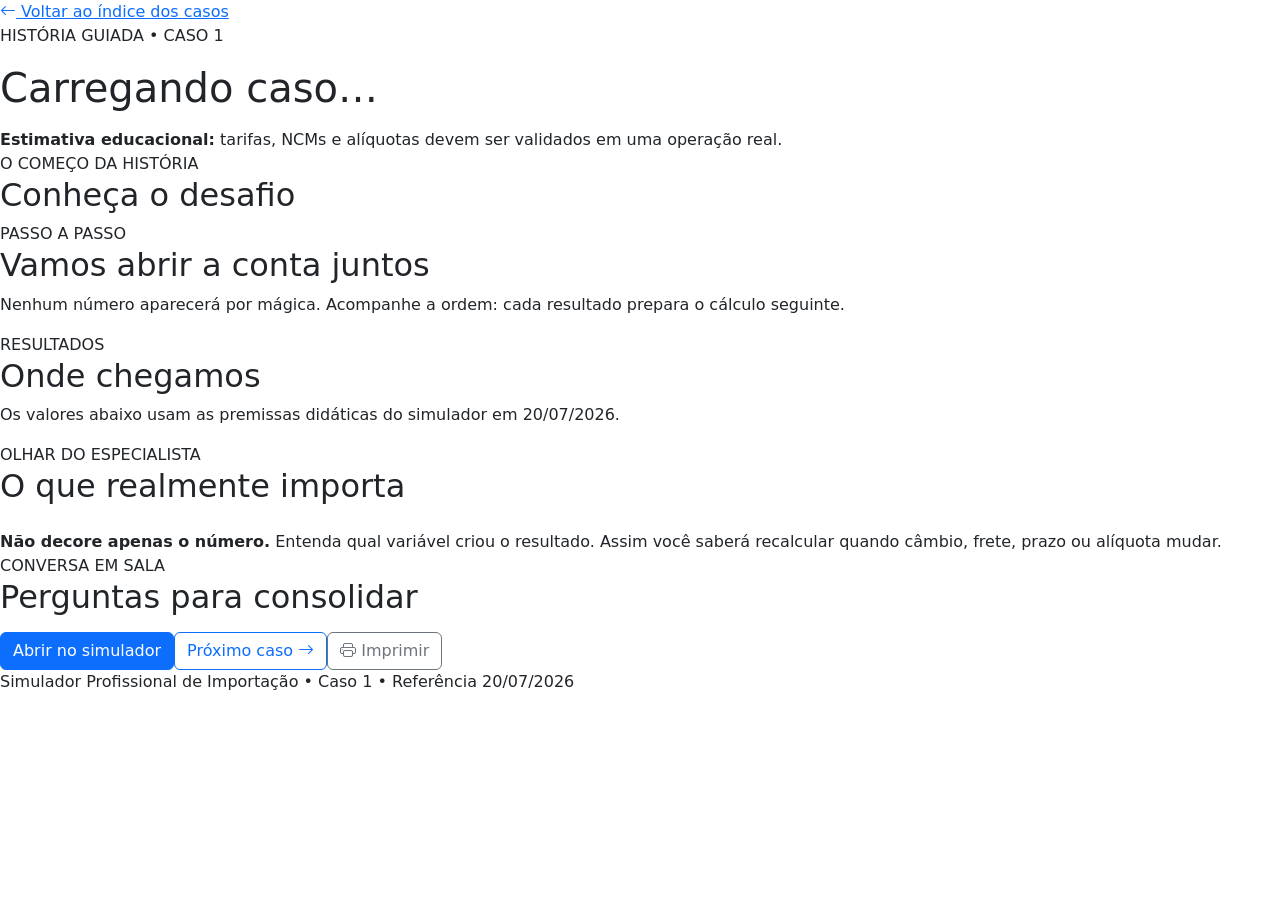
==== caso-01-lcl.html @ 04b194e5 "Add files via upload" ====
<!doctype html>
<html lang="pt-BR">
  <head>
    <meta charset="utf-8" />
    <meta name="viewport" content="width=device-width,initial-scale=1" />
    <title>Caso 1</title>
    <link
      href="https://cdn.jsdelivr.net/npm/bootstrap@5.3.3/dist/css/bootstrap.min.css"
      rel="stylesheet"
    />
    <link
      href="https://cdn.jsdelivr.net/npm/bootstrap-icons@1.11.3/font/bootstrap-icons.min.css"
      rel="stylesheet"
    />
    <link href="../assets/css/caso.css" rel="stylesheet" />
  </head>
  <body data-case="1">
    <header class="case-head">
      <div class="wrap">
        <a class="back" href="index.html"
          ><i class="bi bi-arrow-left"></i> Voltar ao índice dos casos</a
        >
        <p class="eyebrow">HISTÓRIA GUIADA • CASO <span id="caseNo">1</span></p>
        <h1 id="title">Carregando caso…</h1>
        <p class="lead" id="subtitle"></p>
        <div class="route" id="route"></div>
      </div>
    </header>
    <div class="disclaimer">
      <div class="wrap">
        <b>Estimativa educacional:</b> tarifas, NCMs e alíquotas devem ser
        validados em uma operação real.
      </div>
    </div>
    <main class="story wrap">
      <section class="chapter">
        <span class="chapter-tag">O COMEÇO DA HISTÓRIA</span>
        <h2>Conheça o desafio</h2>
        <div id="opening" class="opening"></div>
        <div id="facts" class="facts"></div>
      </section>
      <section class="chapter">
        <span class="chapter-tag">PASSO A PASSO</span>
        <h2>Vamos abrir a conta juntos</h2>
        <p>
          Nenhum número aparecerá por mágica. Acompanhe a ordem: cada resultado
          prepara o cálculo seguinte.
        </p>
        <ol id="steps" class="steps"></ol>
      </section>
      <section class="chapter">
        <span class="chapter-tag">RESULTADOS</span>
        <h2>Onde chegamos</h2>
        <p>
          Os valores abaixo usam as premissas didáticas do simulador em
          20/07/2026.
        </p>
        <div id="results" class="results"></div>
      </section>
      <section class="chapter">
        <span class="chapter-tag">OLHAR DO ESPECIALISTA</span>
        <h2>O que realmente importa</h2>
        <p id="decision" class="specialist"></p>
        <div id="lessons" class="lessons"></div>
        <div class="highlight mt-4">
          <b>Não decore apenas o número.</b> Entenda qual variável criou o
          resultado. Assim você saberá recalcular quando câmbio, frete, prazo ou
          alíquota mudar.
        </div>
      </section>
      <section class="chapter">
        <span class="chapter-tag">CONVERSA EM SALA</span>
        <h2>Perguntas para consolidar</h2>
        <ol id="questions" class="questions"></ol>
        <div class="actions">
          <a class="btn btn-primary" href="../index.html#casos"
            >Abrir no simulador</a
          ><a class="btn btn-outline-primary" href="caso-02-fcl-20.html"
            >Próximo caso <i class="bi bi-arrow-right"></i></a
          ><button class="btn btn-outline-secondary" onclick="print()">
            <i class="bi bi-printer"></i> Imprimir
          </button>
        </div>
      </section>
    </main>
    <footer class="case-foot">
      <div class="wrap">
        Simulador Profissional de Importação • Caso 1 • Referência 20/07/2026
      </div>
    </footer>
    <script src="../assets/js/dados-2026.js"></script>
    <script src="../assets/js/calculos.js"></script>
    <script src="../assets/js/caso-pagina.js"></script>
  </body>
</html>
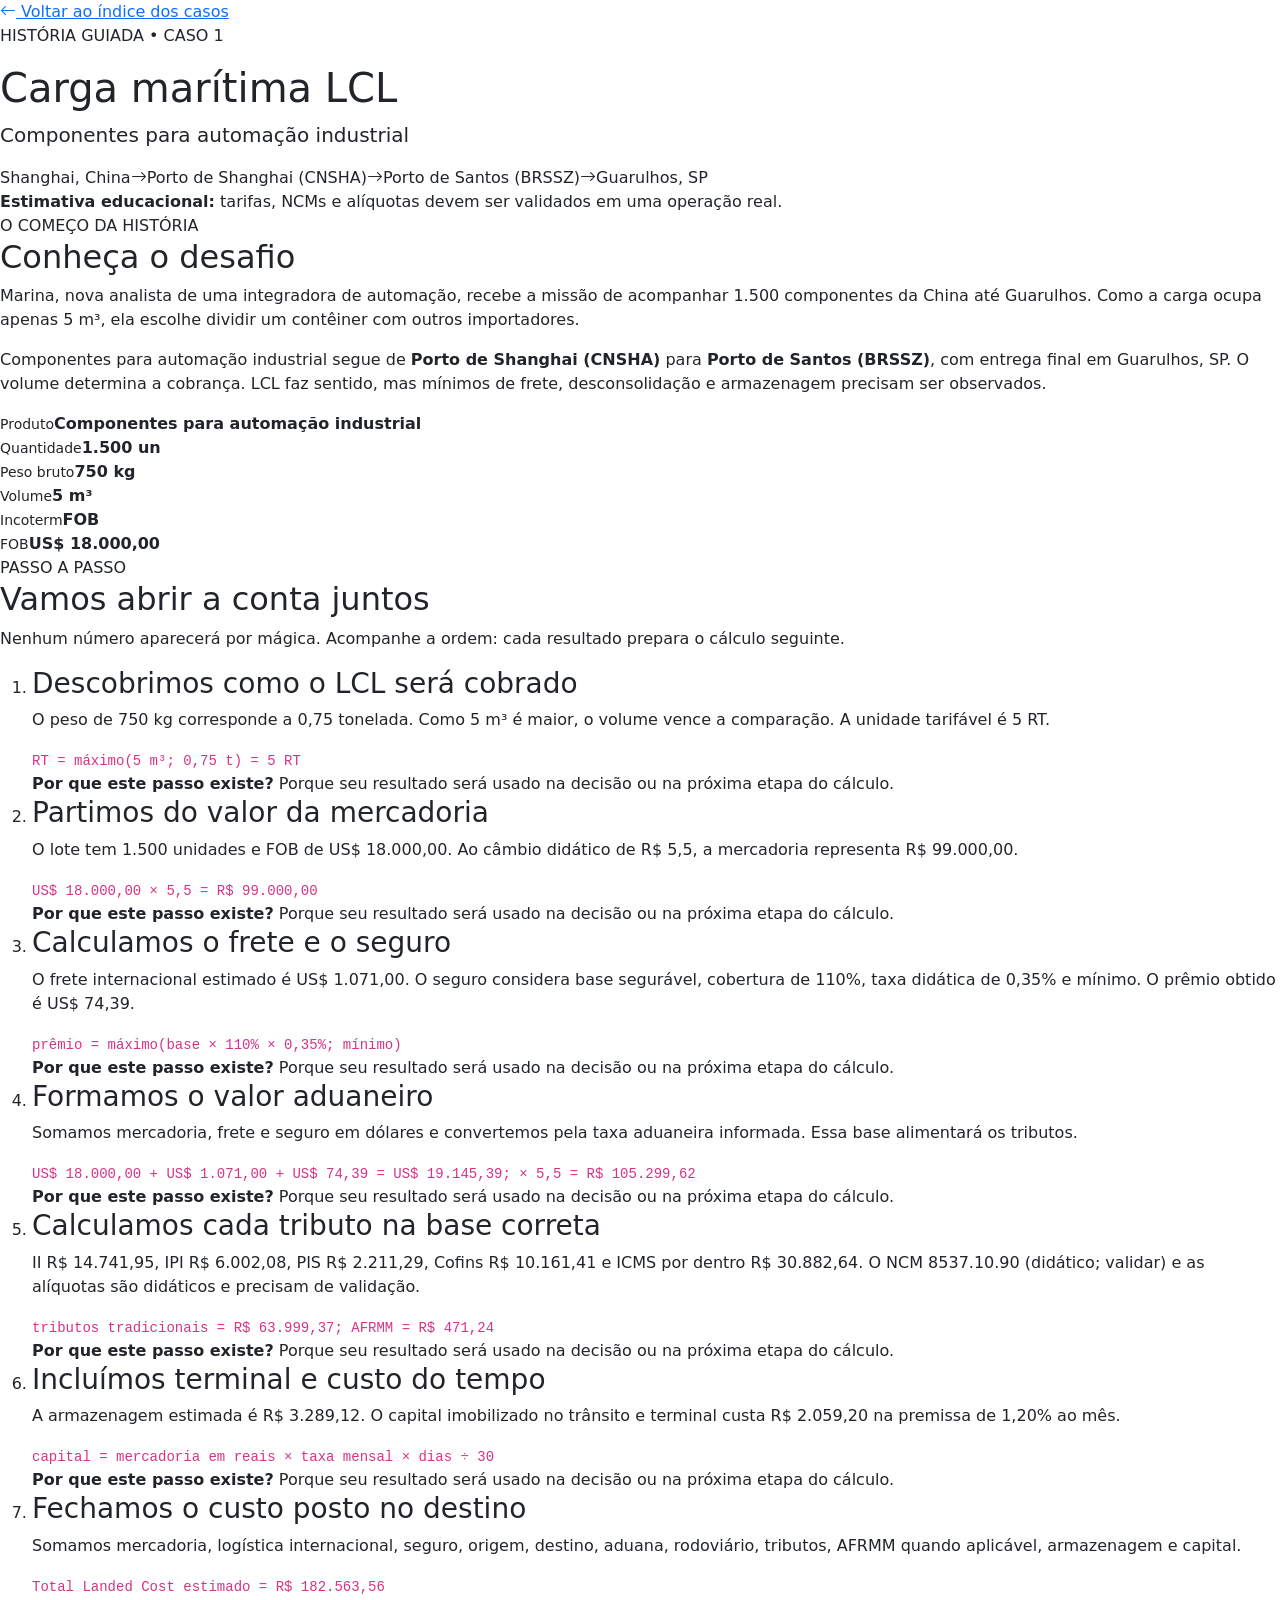
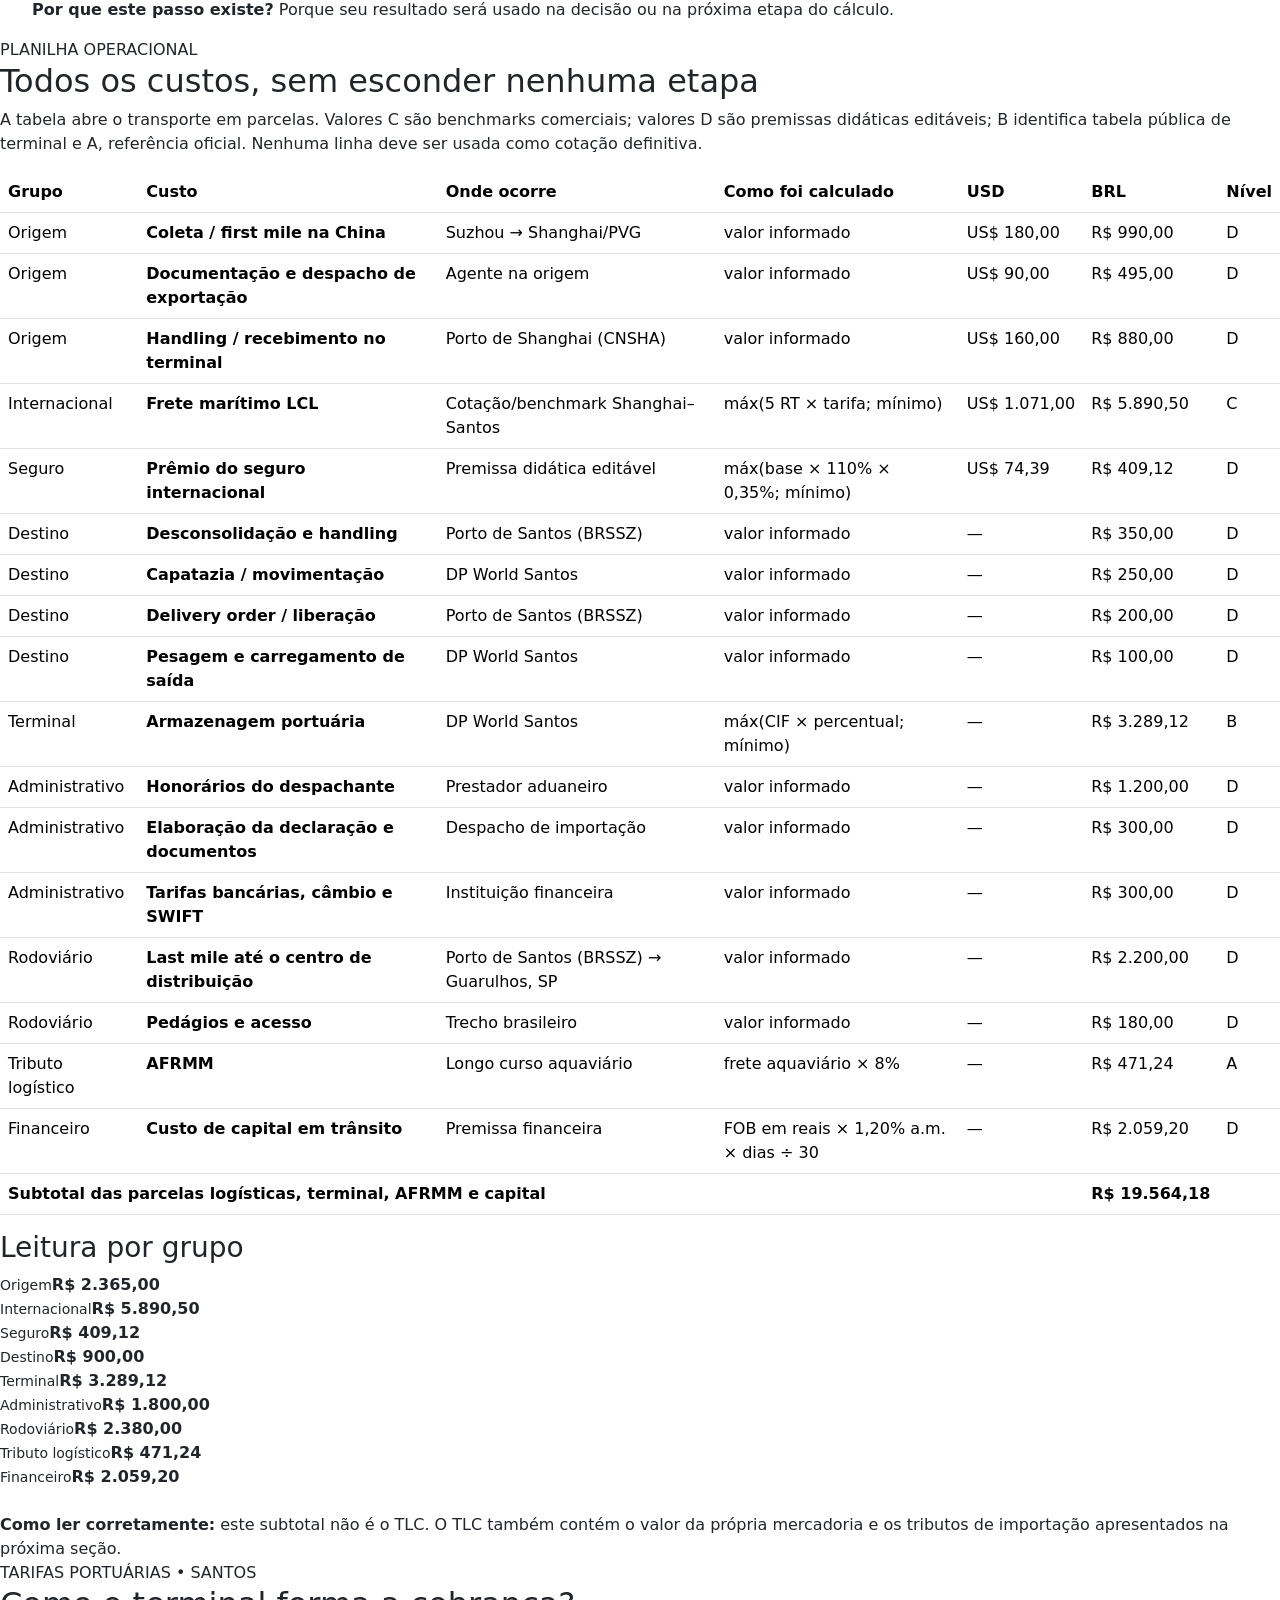
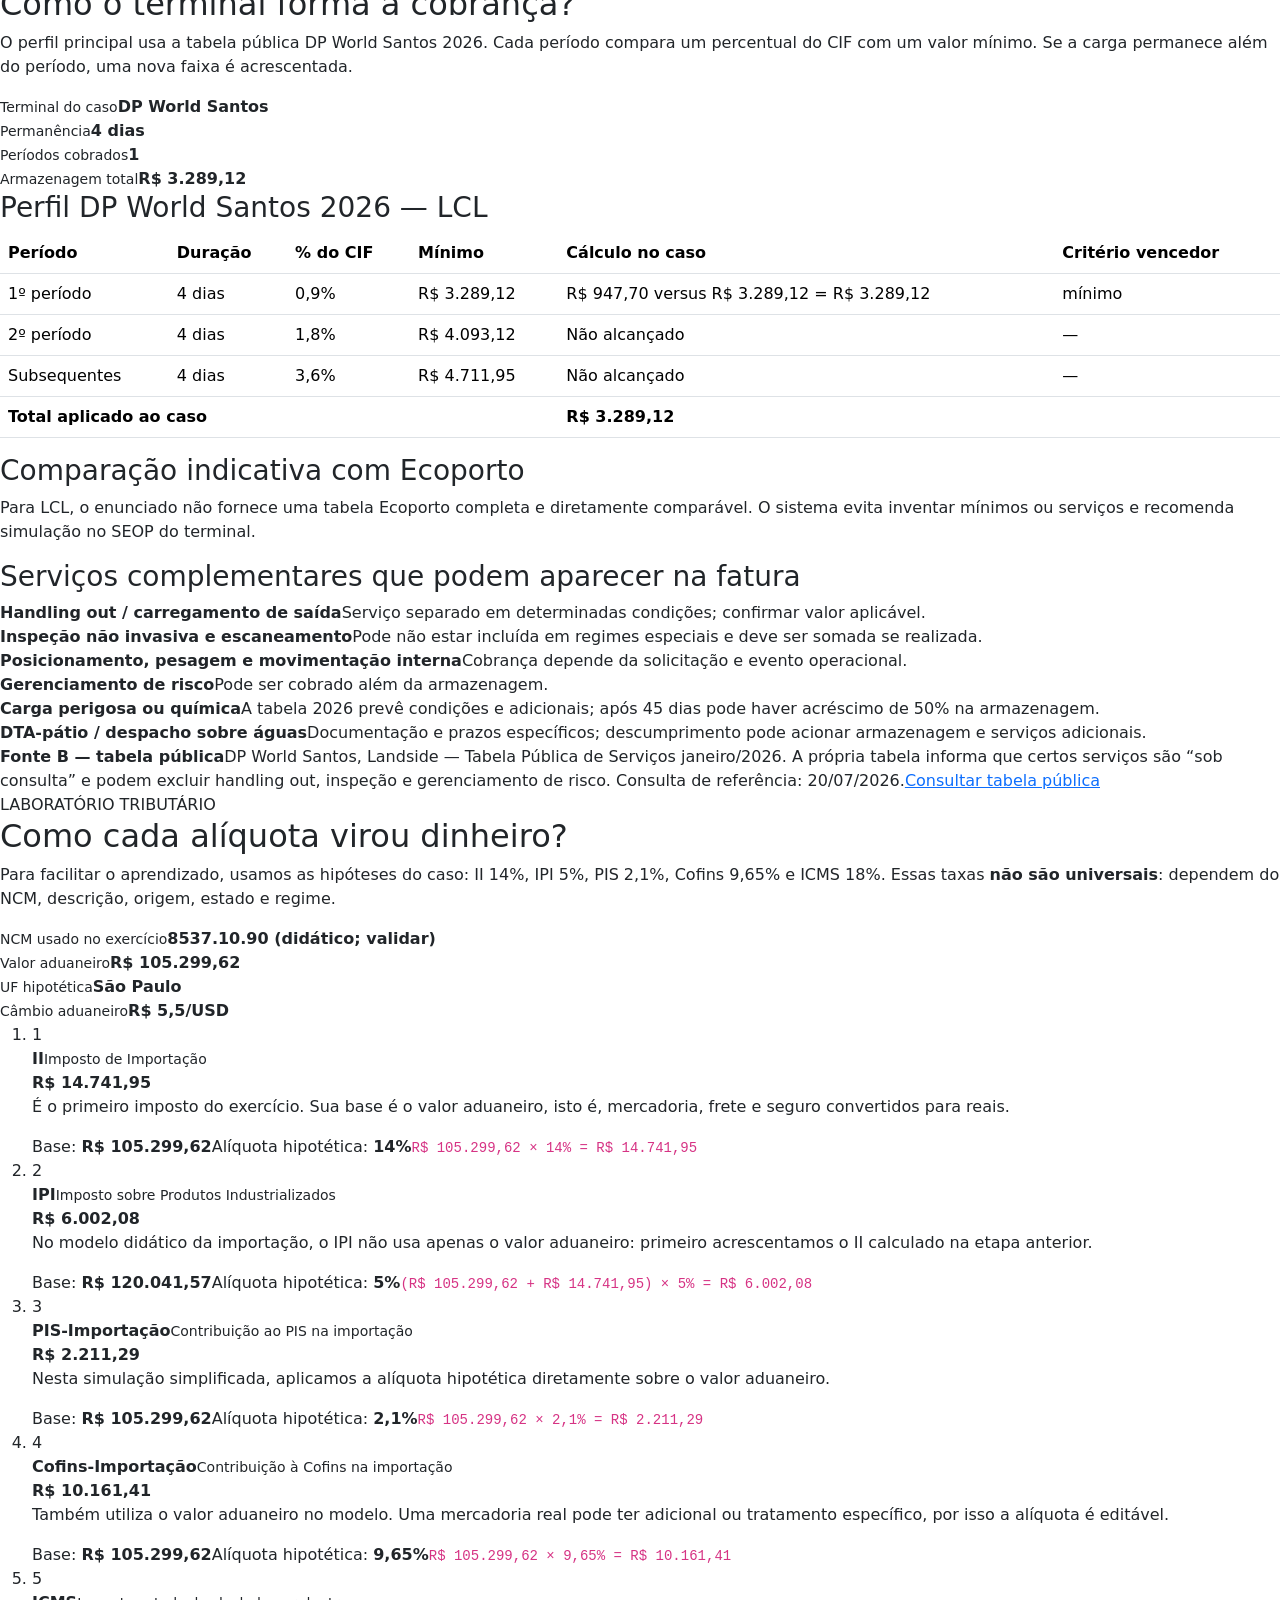
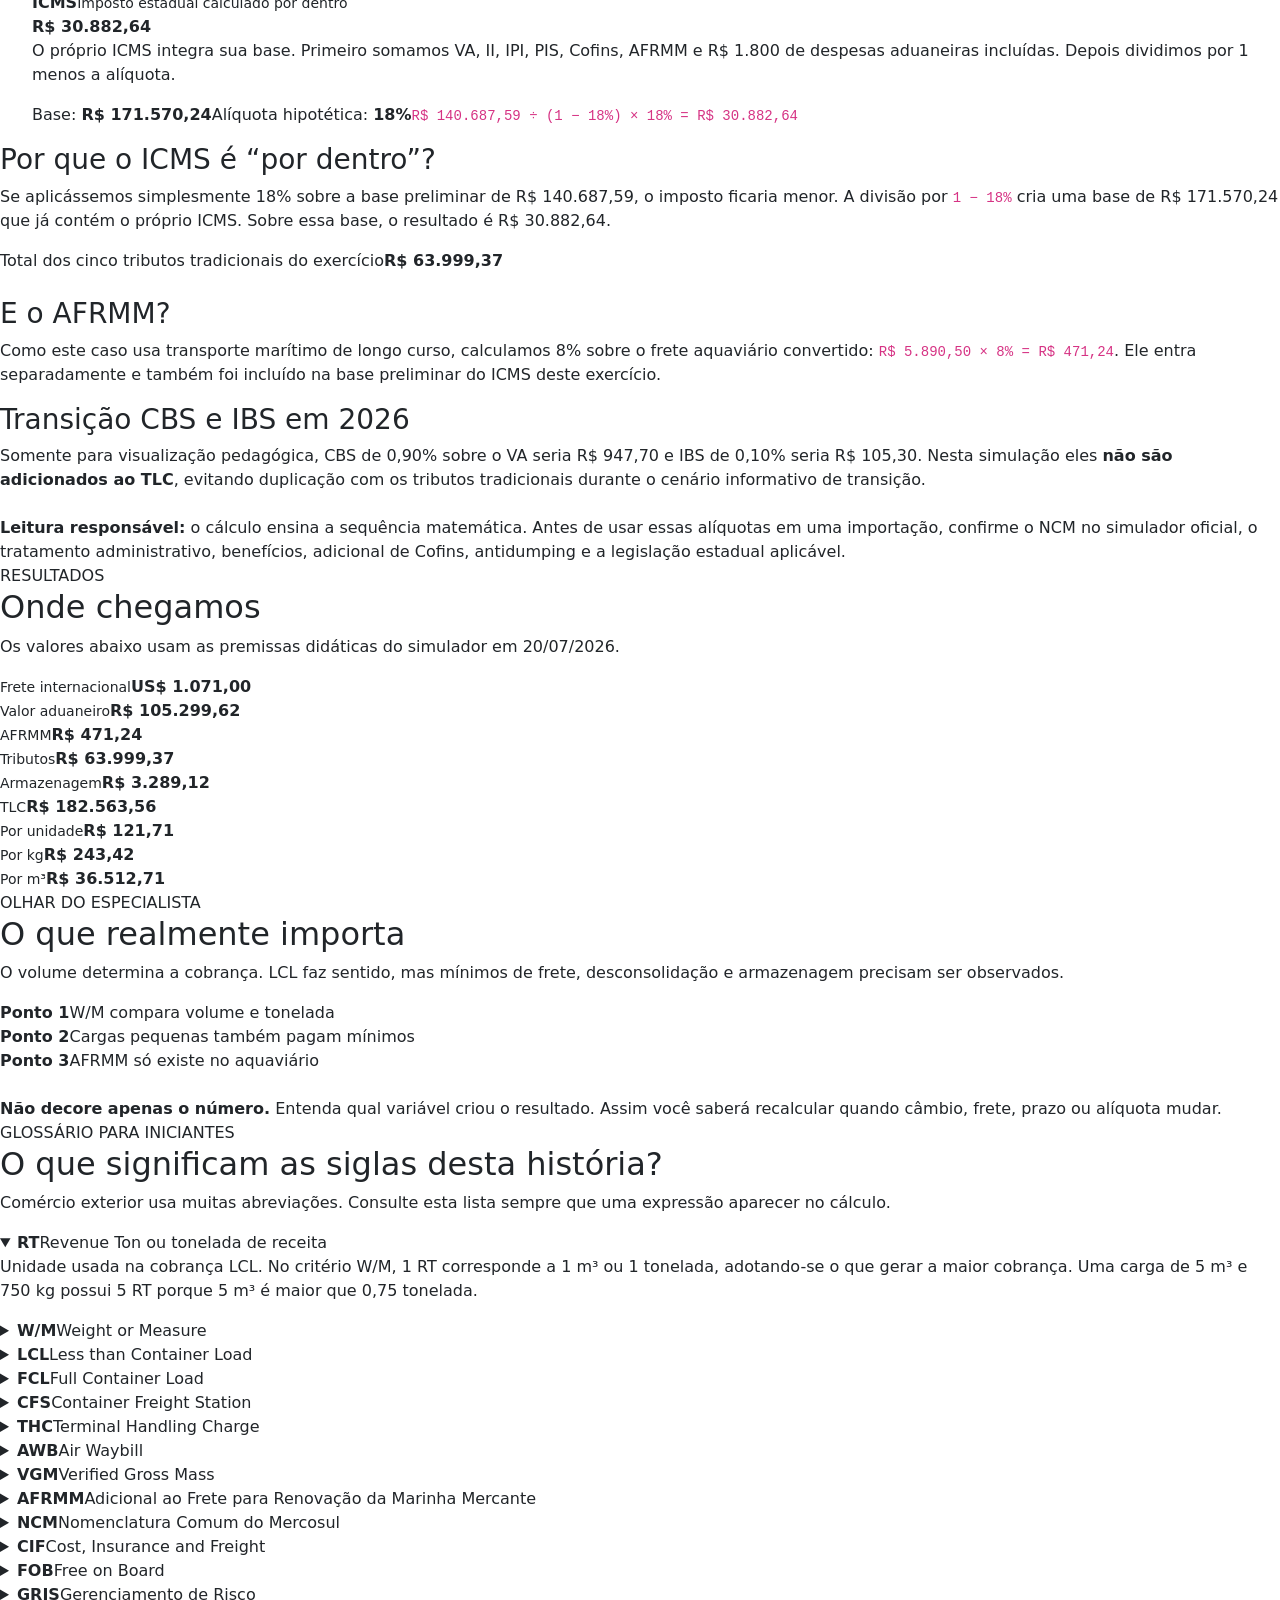
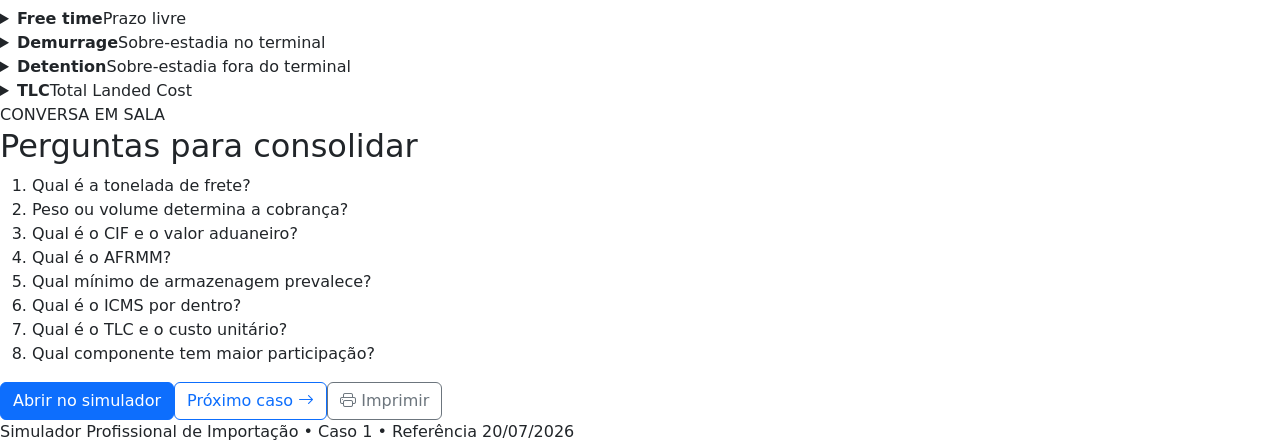
==== commit ede19674: "Add files via upload" ====
--- a/caso-01-lcl.html
+++ b/caso-01-lcl.html
@@ -4,14 +4,8 @@
     <meta charset="utf-8" />
     <meta name="viewport" content="width=device-width,initial-scale=1" />
     <title>Caso 1</title>
-    <link
-      href="https://cdn.jsdelivr.net/npm/bootstrap@5.3.3/dist/css/bootstrap.min.css"
-      rel="stylesheet"
-    />
-    <link
-      href="https://cdn.jsdelivr.net/npm/bootstrap-icons@1.11.3/font/bootstrap-icons.min.css"
-      rel="stylesheet"
-    />
+    <link href="bootstrap/css/bootstrap.min.css" rel="stylesheet" />
+    <link href="bootstrap/icons/bootstrap-icons.min.css" rel="stylesheet" />
     <link href="../assets/css/caso.css" rel="stylesheet" />
   </head>
   <body data-case="1">
@@ -88,8 +82,9 @@
         Simulador Profissional de Importação • Caso 1 • Referência 20/07/2026
       </div>
     </footer>
-    <script src="../assets/js/dados-2026.js"></script>
-    <script src="../assets/js/calculos.js"></script>
-    <script src="../assets/js/caso-pagina.js"></script>
+    <script src="bootstrap/js/bootstrap.bundle.min.js"></script>
+    <script src="js/dados-2026.js"></script>
+    <script src="js/calculos.js"></script>
+    <script src="js/caso-pagina.js"></script>
   </body>
 </html>
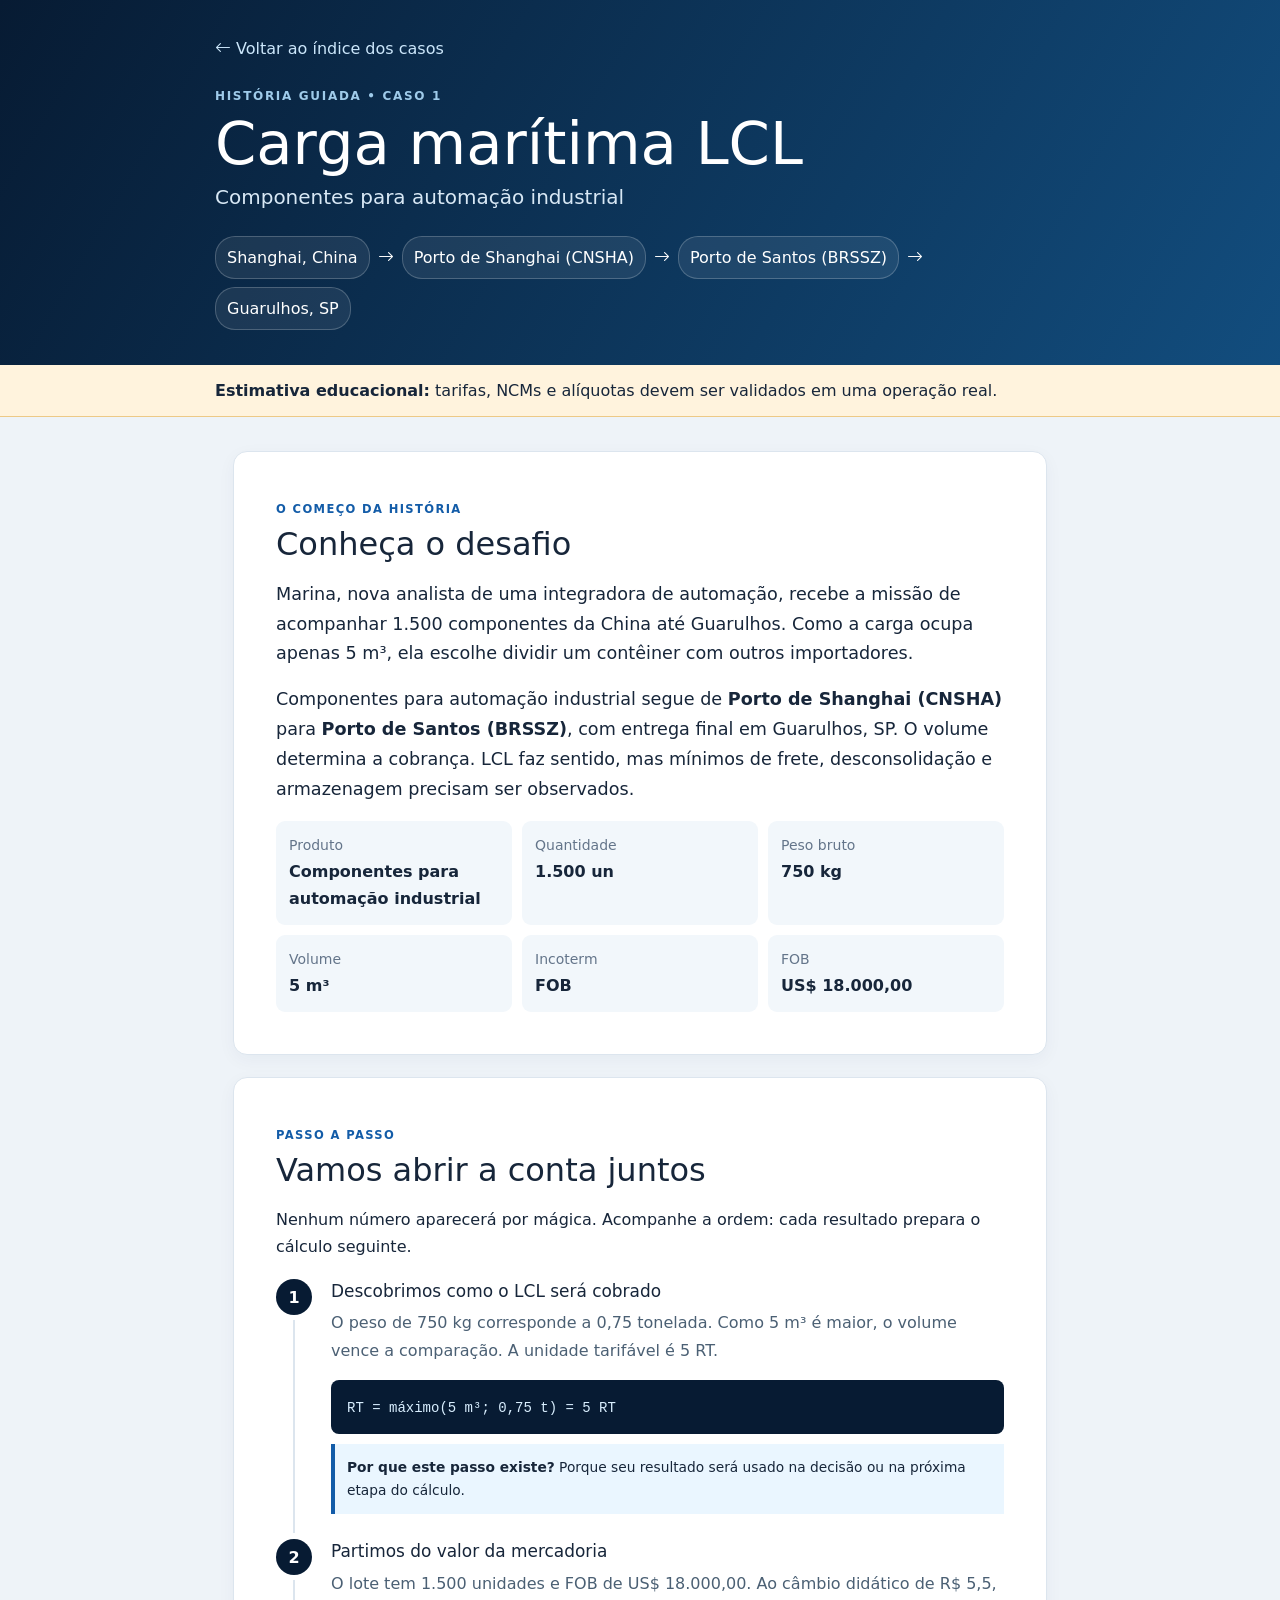
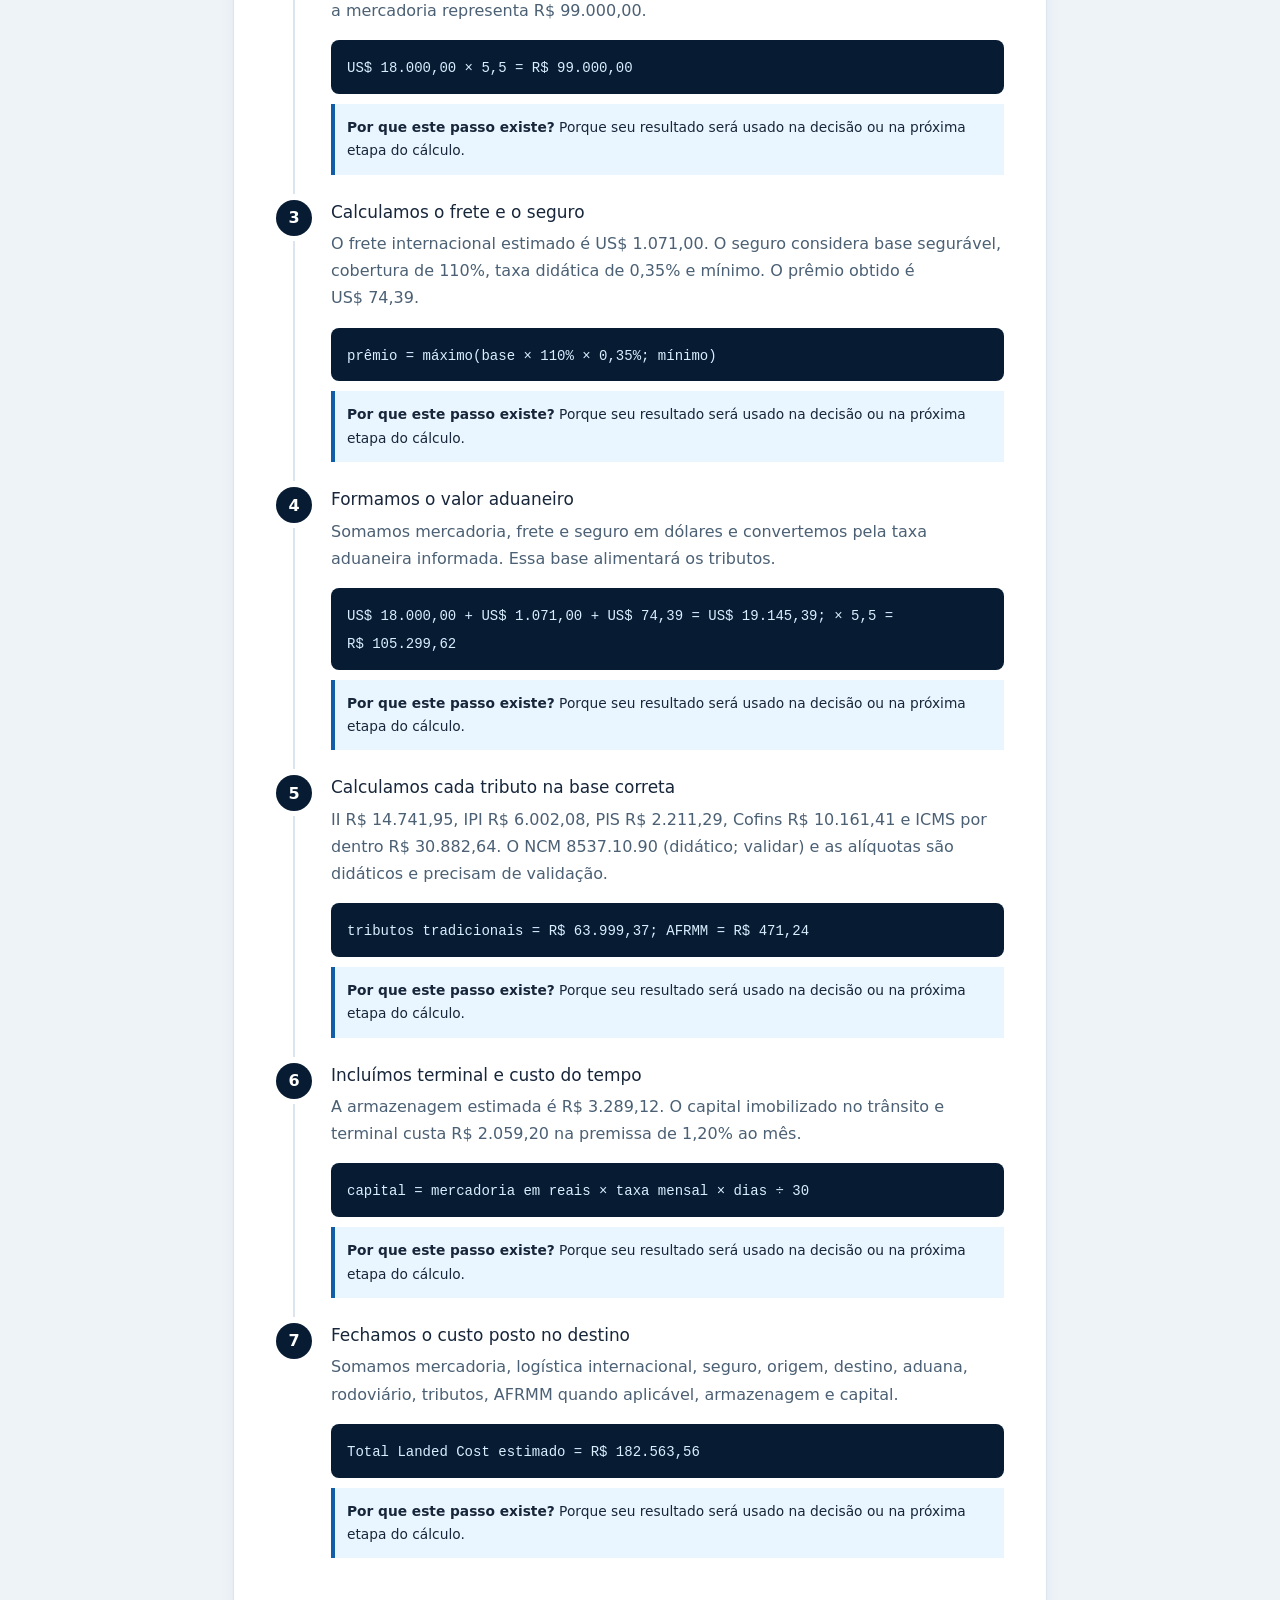
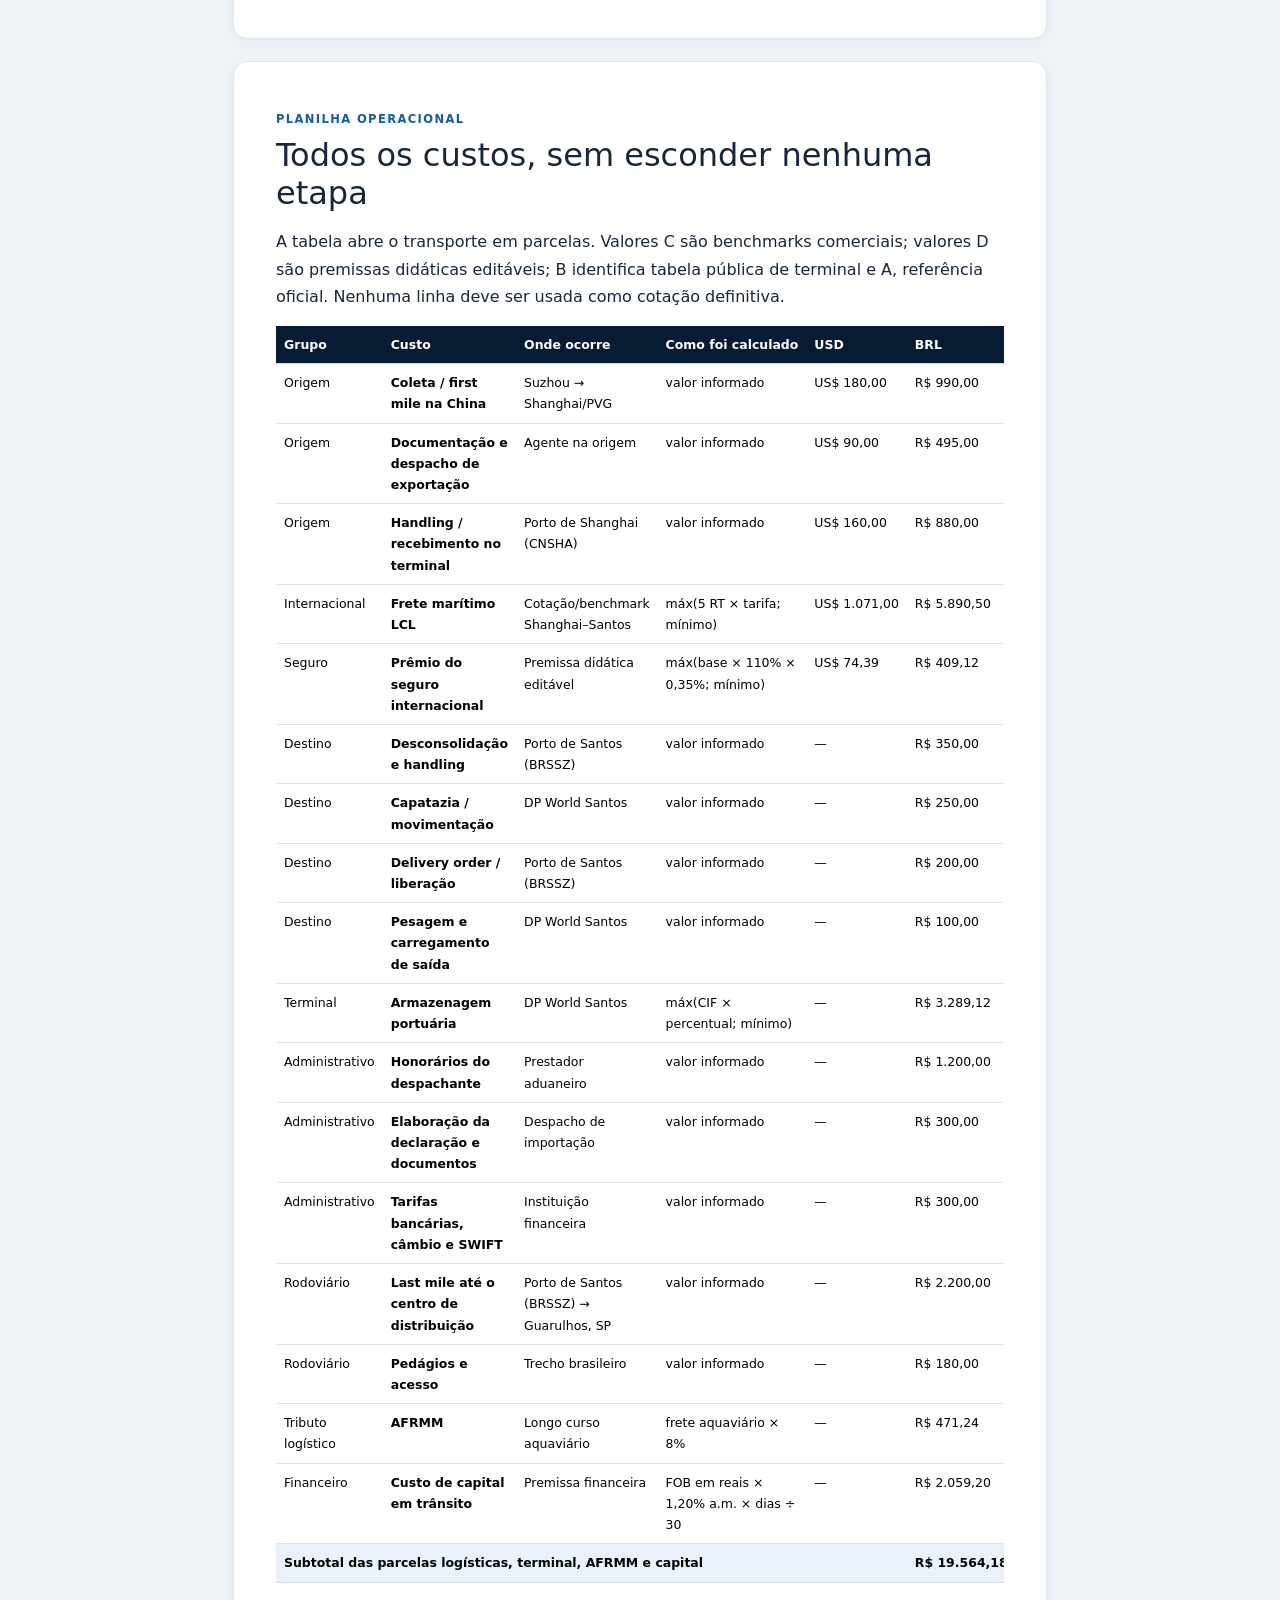
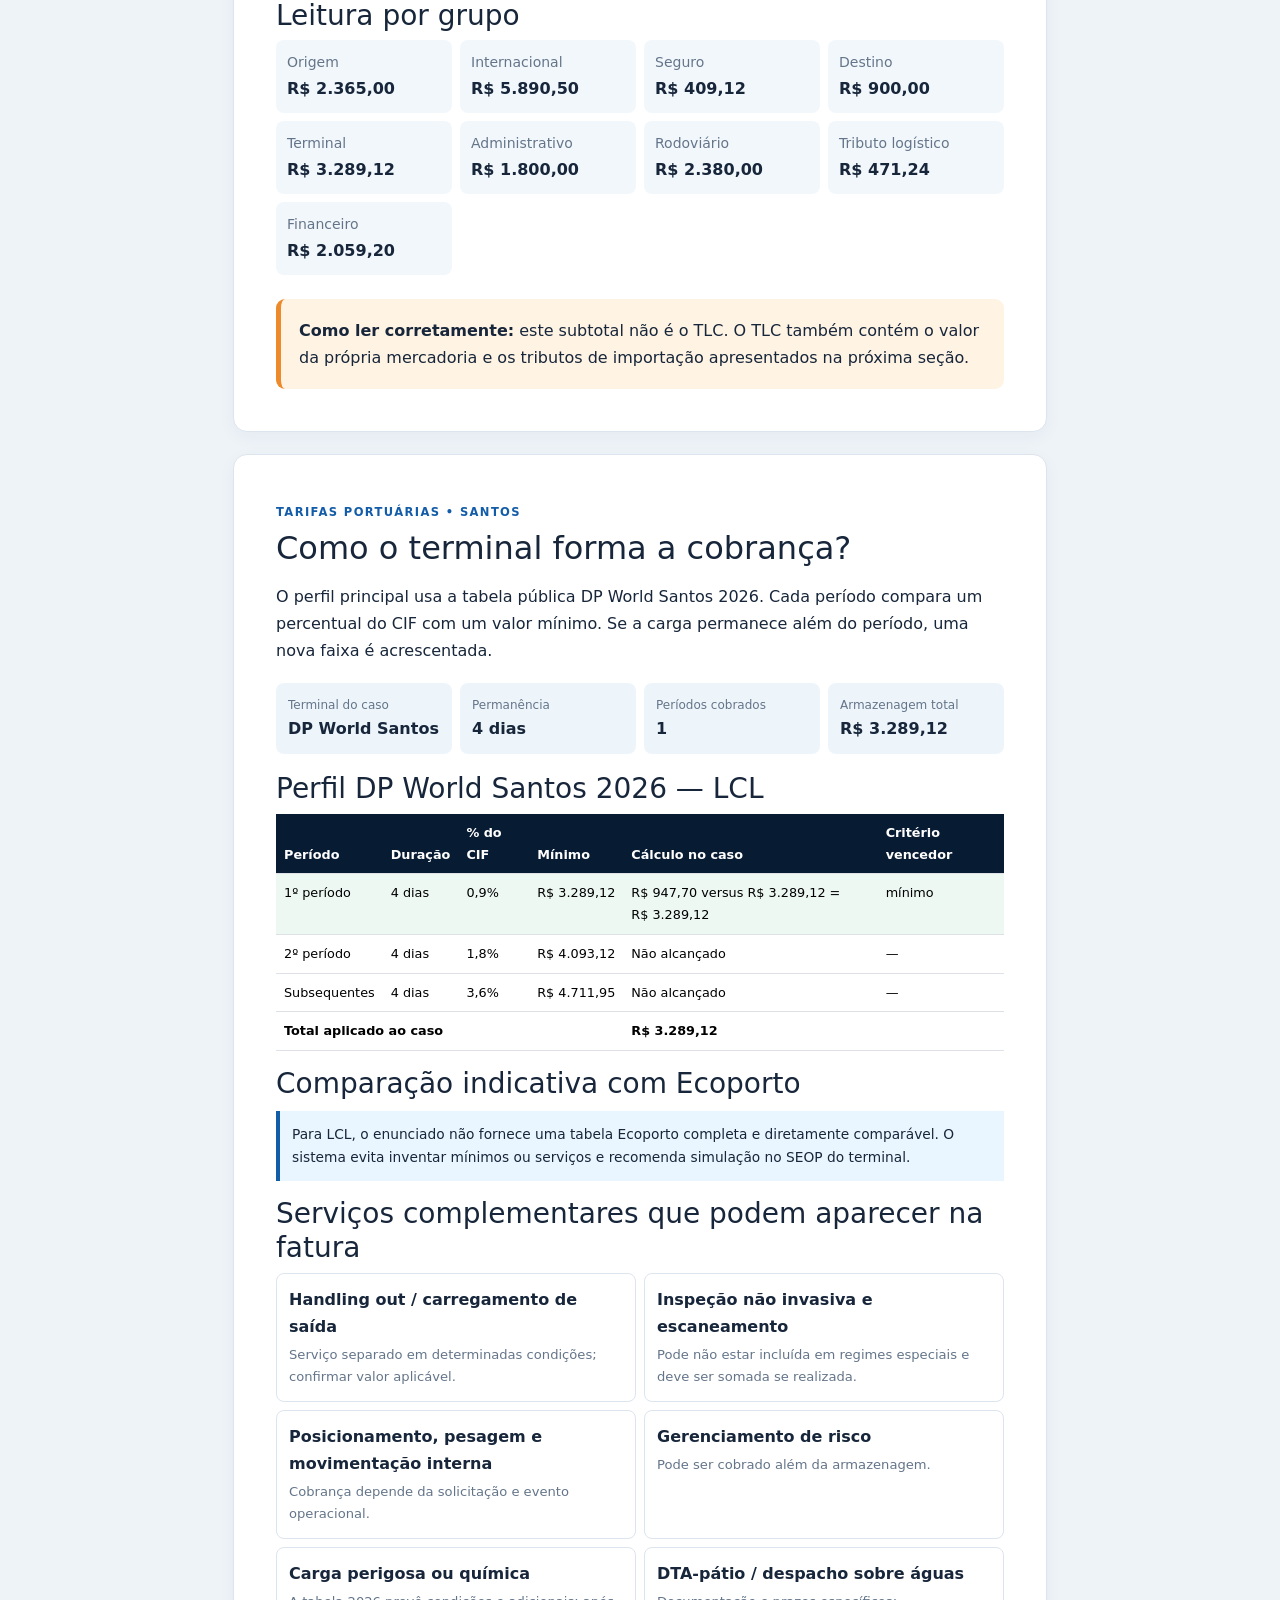
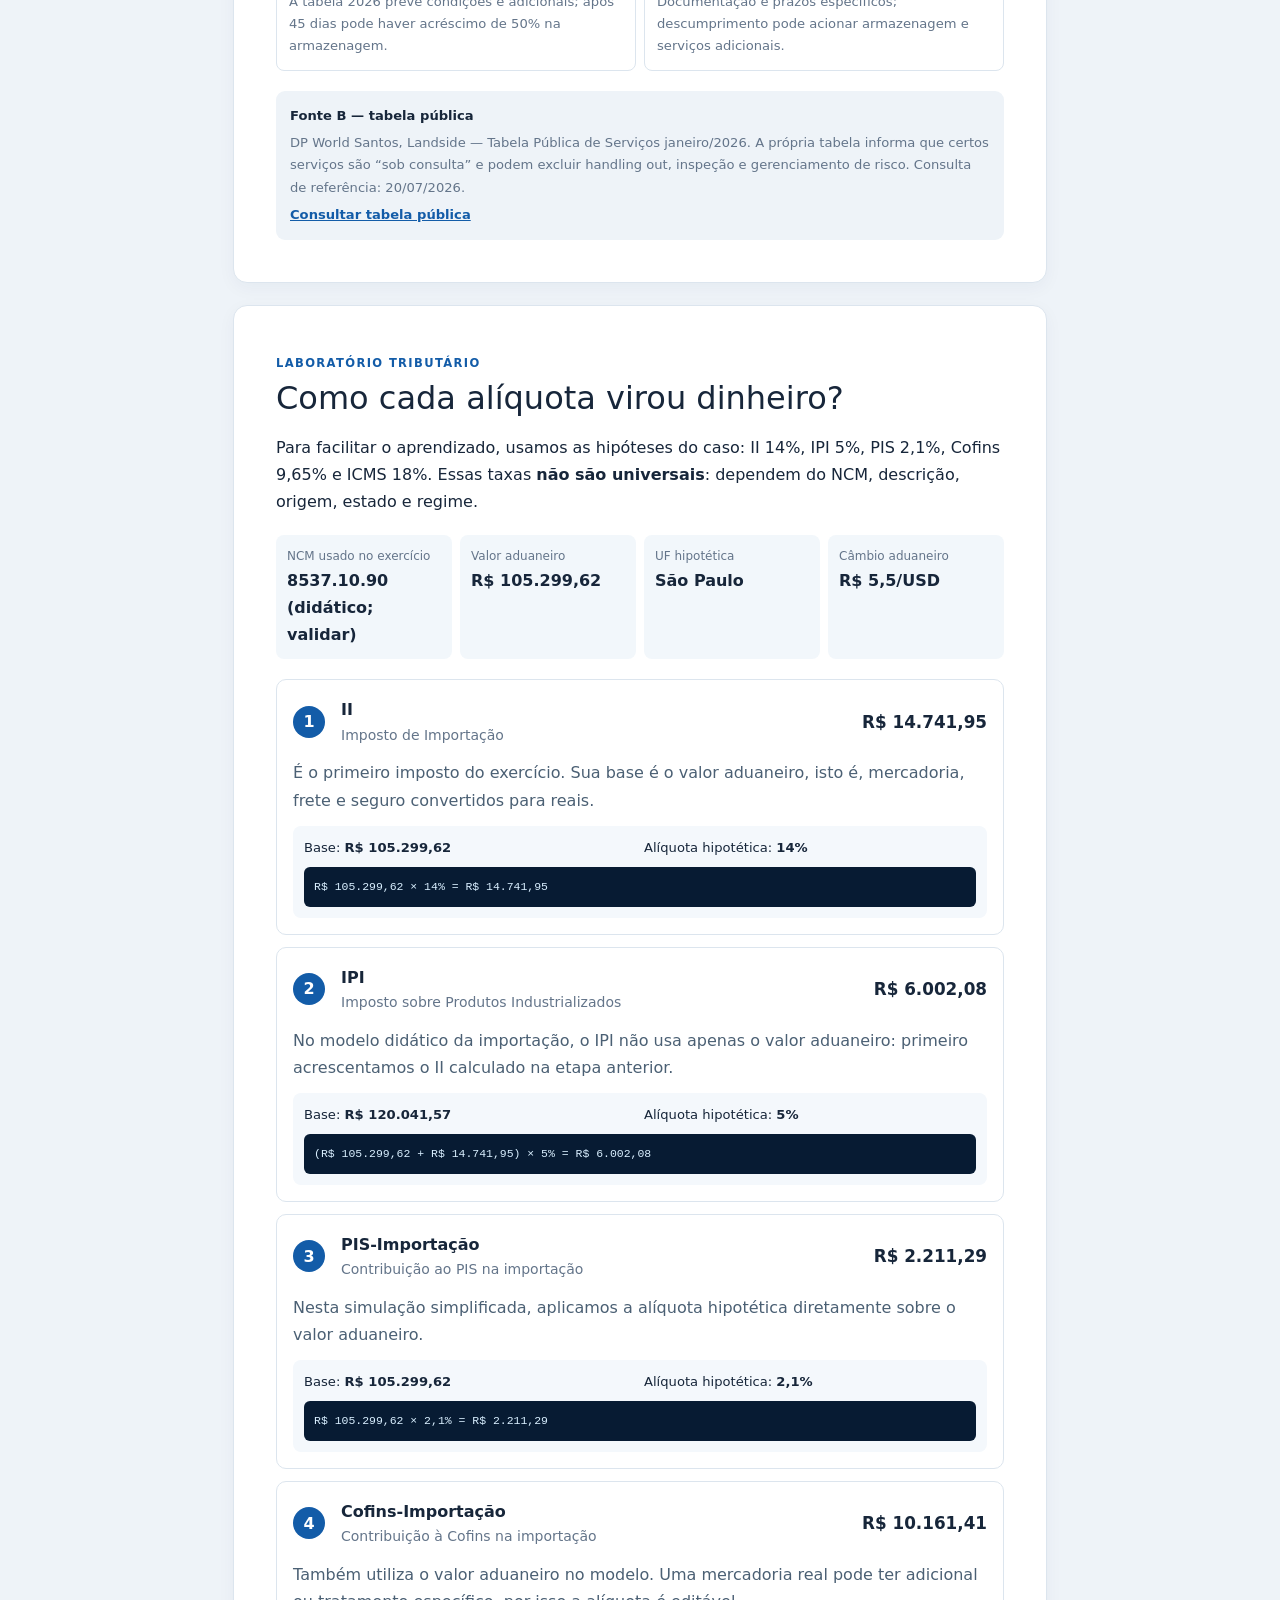
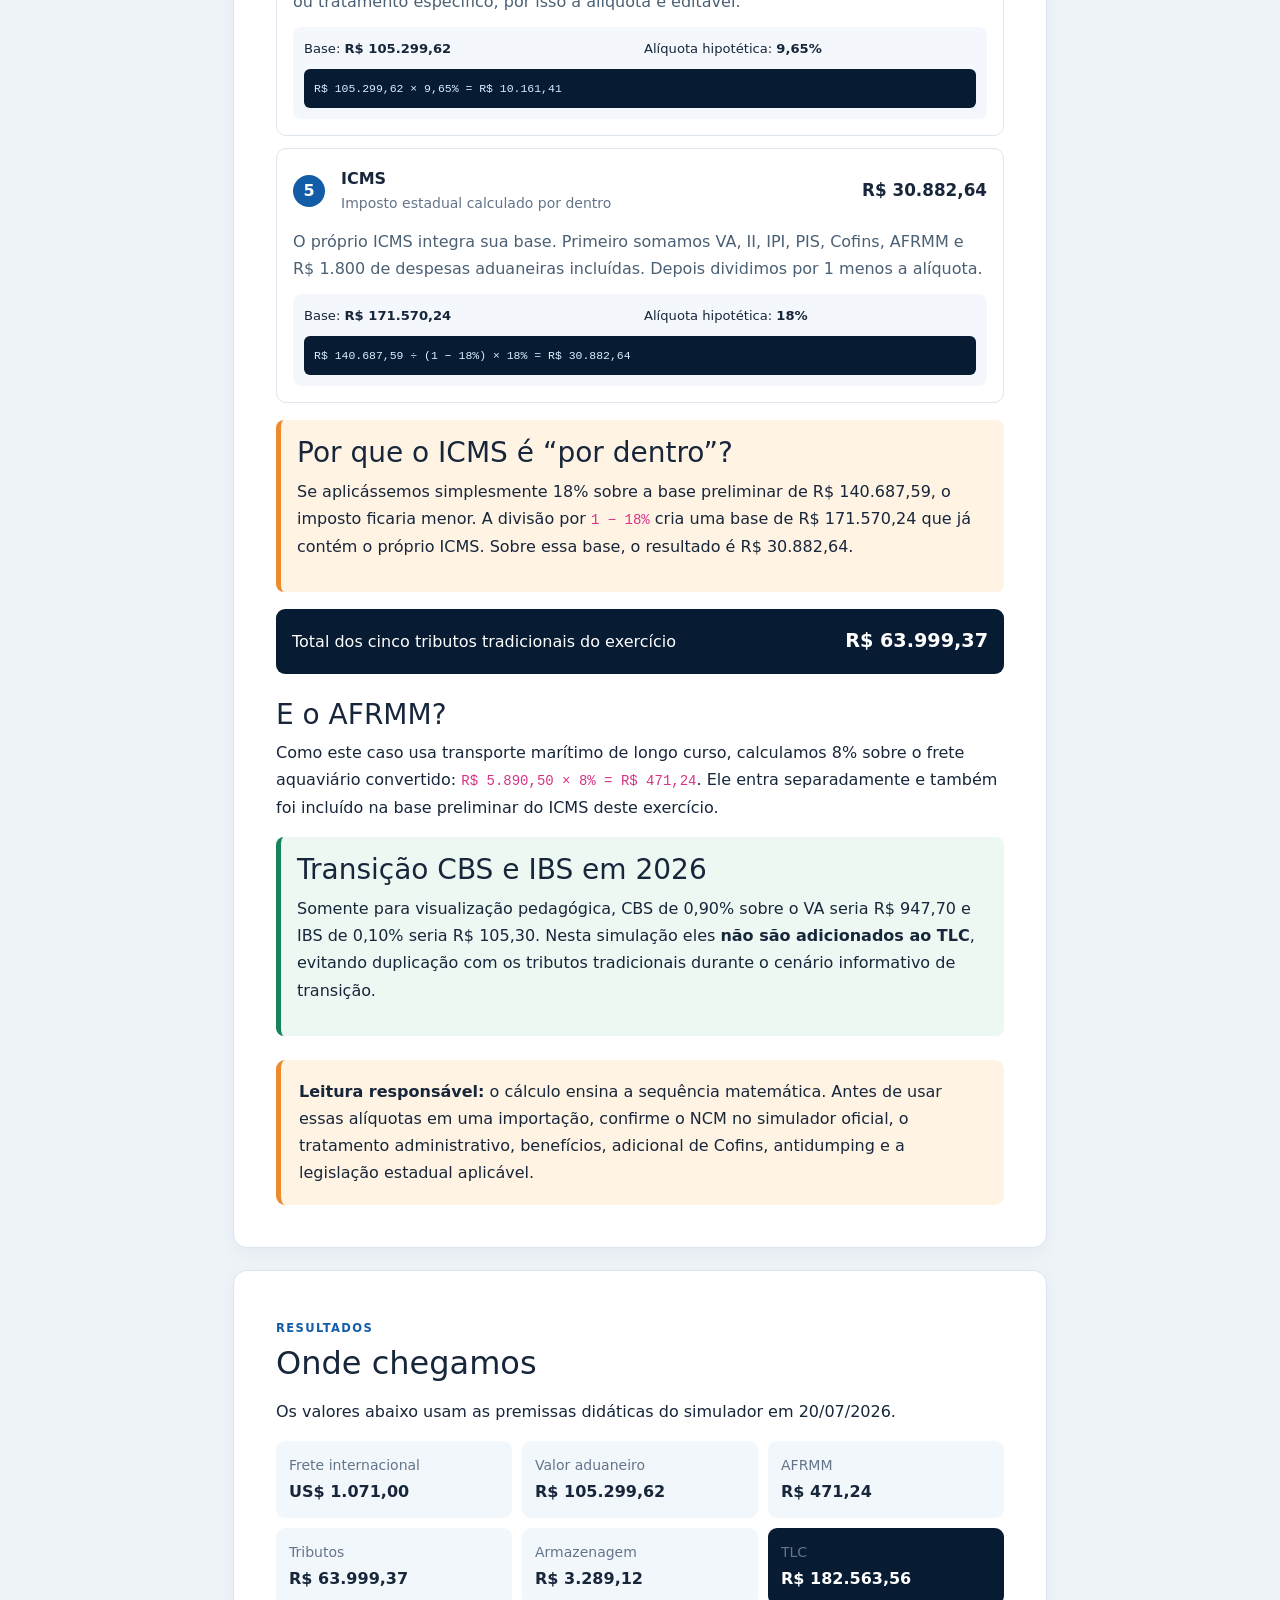
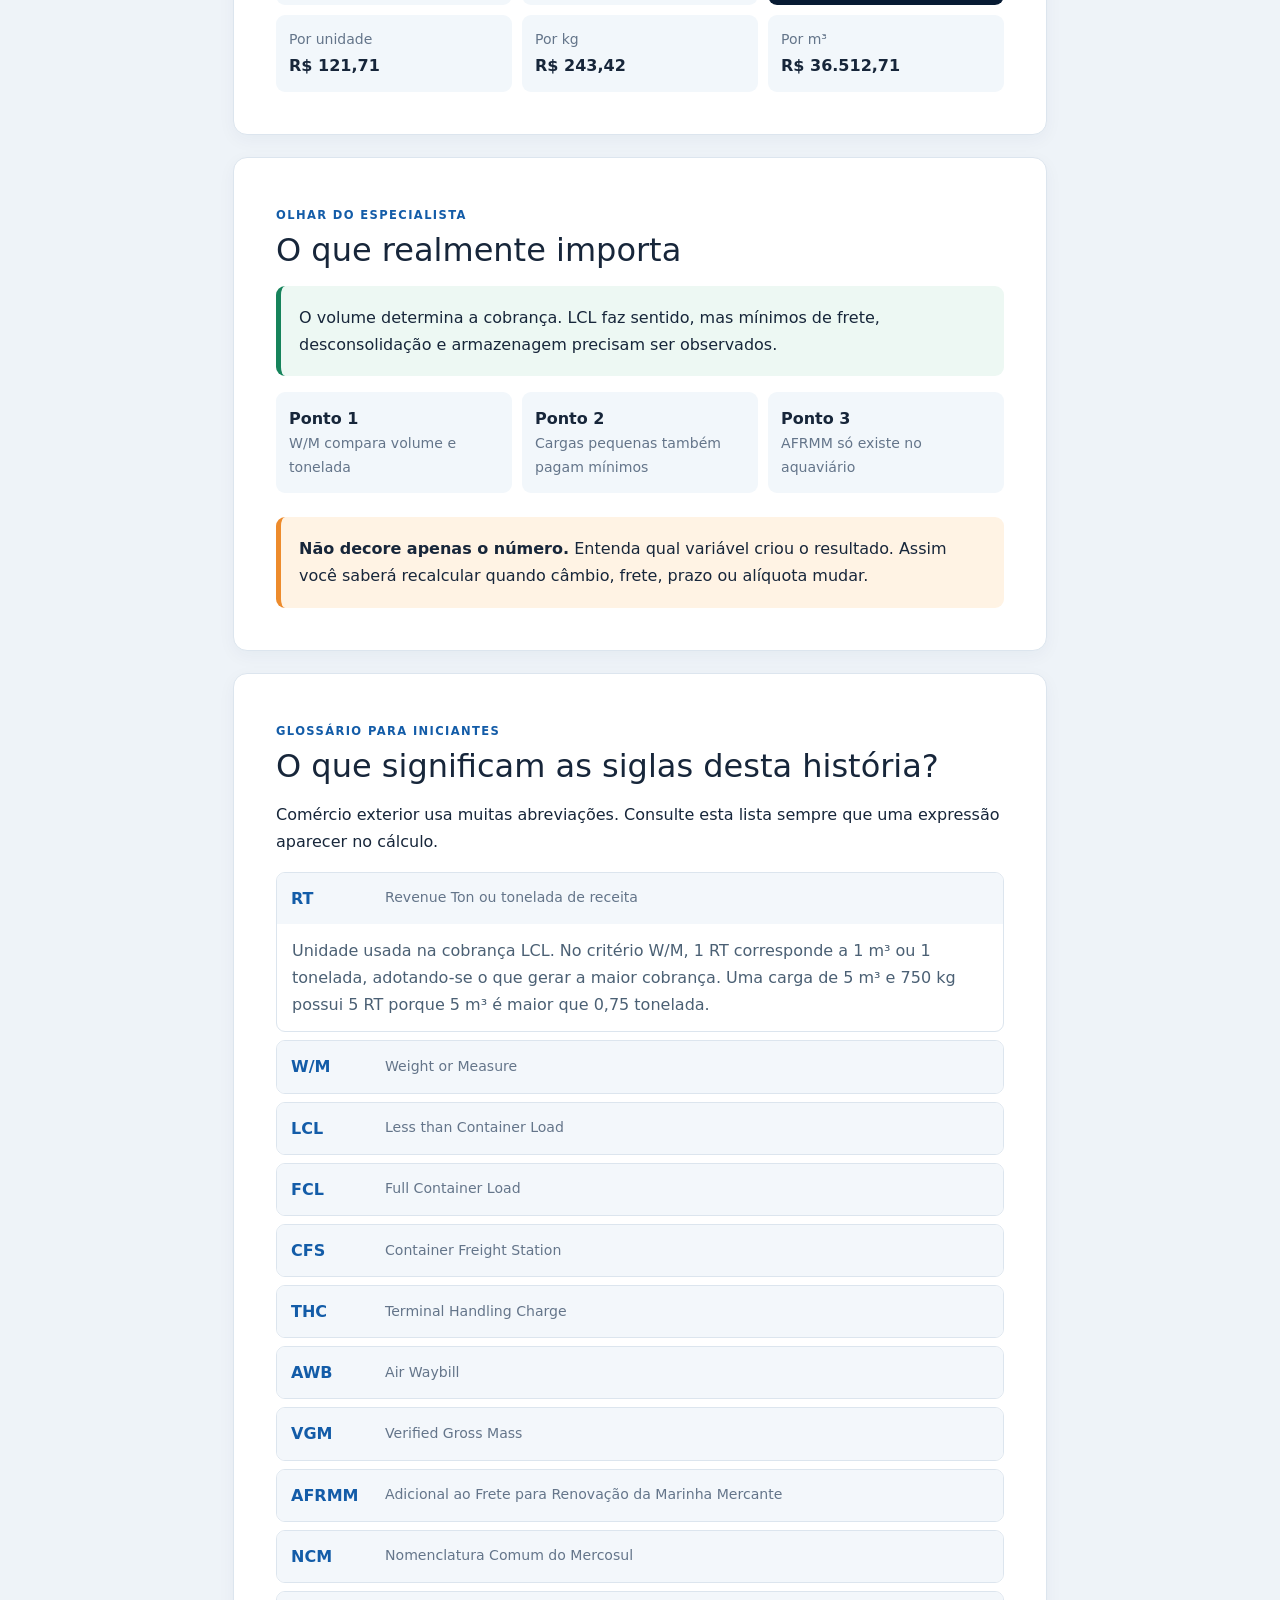
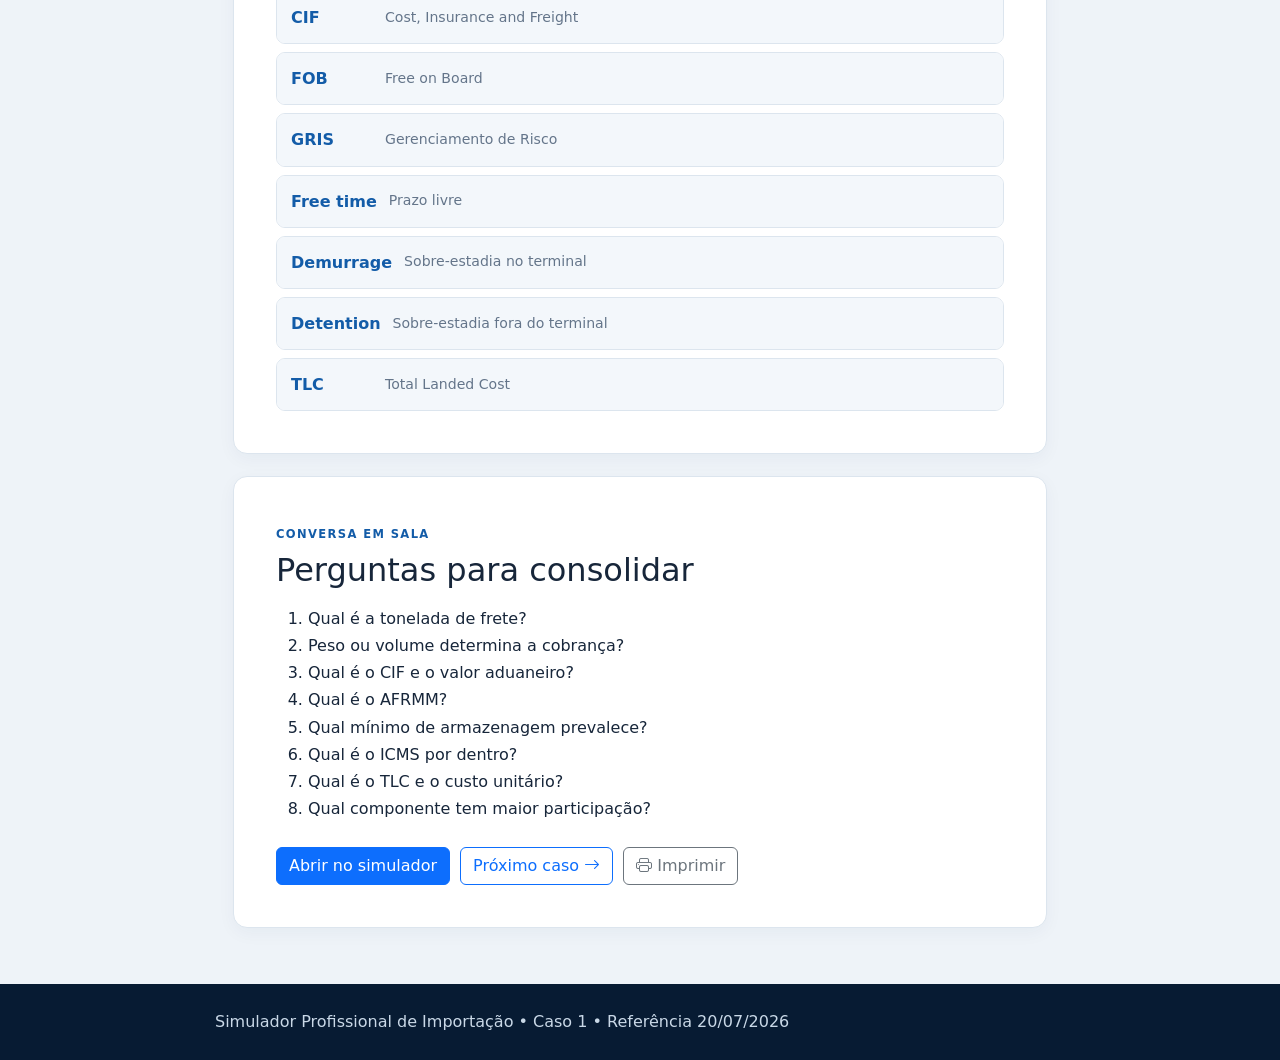
==== commit a369c494: "Add files via upload" ====
--- a/caso-01-lcl.html
+++ b/caso-01-lcl.html
@@ -6,7 +6,7 @@
     <title>Caso 1</title>
     <link href="bootstrap/css/bootstrap.min.css" rel="stylesheet" />
     <link href="bootstrap/icons/bootstrap-icons.min.css" rel="stylesheet" />
-    <link href="../assets/css/caso.css" rel="stylesheet" />
+    <link href="./caso.css" rel="stylesheet" />
   </head>
   <body data-case="1">
     <header class="case-head">
--- a/caso.css
+++ b/caso.css
@@ -0,0 +1,449 @@
+:root {
+  --navy: #071b33;
+  --blue: #135ca8;
+  --ink: #17263a;
+  --muted: #64758a;
+  --bg: #eef3f8;
+  --line: #dce5ee;
+  --orange: #ed8b2c;
+  --green: #16835b;
+}
+* {
+  box-sizing: border-box;
+}
+body {
+  margin: 0;
+  background: var(--bg);
+  color: var(--ink);
+  font-family: Inter, system-ui, "Segoe UI", sans-serif;
+  line-height: 1.7;
+}
+.case-head {
+  background: linear-gradient(120deg, var(--navy), #124d7e);
+  color: #fff;
+  padding: 35px 18px;
+}
+.wrap {
+  max-width: 850px;
+  margin: auto;
+}
+.back {
+  color: #cce7fb;
+  text-decoration: none;
+}
+.eyebrow {
+  margin: 24px 0 5px;
+  color: #9fcbea;
+  font-size: 0.75rem;
+  font-weight: 800;
+  letter-spacing: 0.14em;
+}
+.case-head h1 {
+  font-size: clamp(2rem, 5vw, 3.7rem);
+  line-height: 1.08;
+  margin: 0.25rem 0;
+}
+.case-head .lead {
+  color: #d8e8f5;
+}
+.route {
+  display: flex;
+  flex-wrap: wrap;
+  gap: 8px;
+  align-items: center;
+  margin-top: 22px;
+}
+.route span {
+  background: #ffffff13;
+  border: 1px solid #ffffff35;
+  border-radius: 20px;
+  padding: 7px 11px;
+}
+.disclaimer {
+  background: #fff3dd;
+  border-bottom: 1px solid #edc986;
+  padding: 12px 18px;
+}
+.story {
+  padding: 34px 18px;
+}
+.chapter {
+  background: #fff;
+  border: 1px solid var(--line);
+  border-radius: 14px;
+  padding: clamp(22px, 5vw, 42px);
+  margin-bottom: 22px;
+  box-shadow: 0 5px 18px #1a38520b;
+}
+.chapter-tag {
+  font-size: 0.72rem;
+  color: var(--blue);
+  font-weight: 800;
+  letter-spacing: 0.12em;
+}
+.chapter h2 {
+  font-size: clamp(1.45rem, 3vw, 2rem);
+  margin: 0.25rem 0 1rem;
+}
+.opening {
+  font-size: 1.1rem;
+}
+.facts,
+.results,
+.lessons {
+  display: grid;
+  grid-template-columns: repeat(3, 1fr);
+  gap: 10px;
+}
+.fact,
+.result,
+.lesson {
+  background: #f2f7fb;
+  border-radius: 9px;
+  padding: 13px;
+}
+.fact small,
+.result small {
+  display: block;
+  color: var(--muted);
+}
+.steps {
+  list-style: none;
+  counter-reset: step;
+  padding: 0;
+}
+.steps > li {
+  position: relative;
+  padding: 5px 0 22px 55px;
+  counter-increment: step;
+}
+.steps > li:before {
+  content: counter(step);
+  position: absolute;
+  left: 0;
+  top: 3px;
+  width: 36px;
+  height: 36px;
+  border-radius: 50%;
+  display: grid;
+  place-items: center;
+  background: var(--navy);
+  color: #fff;
+  font-weight: 800;
+}
+.steps > li:not(:last-child):after {
+  content: "";
+  position: absolute;
+  left: 17px;
+  top: 44px;
+  bottom: 3px;
+  border-left: 2px solid var(--line);
+}
+.steps h3 {
+  font-size: 1.06rem;
+}
+.steps p {
+  color: #4b6074;
+}
+.calc {
+  background: #071b33;
+  color: #d9efff;
+  border-radius: 8px;
+  padding: 13px 16px;
+  margin: 10px 0;
+}
+.calc code {
+  color: inherit;
+  white-space: normal;
+}
+.explain {
+  font-size: 0.86rem;
+  background: #eaf6ff;
+  border-left: 4px solid var(--blue);
+  padding: 12px;
+  margin-top: 10px;
+}
+.highlight {
+  background: #fff3e4;
+  border-left: 5px solid var(--orange);
+  padding: 18px;
+  border-radius: 9px;
+}
+.specialist {
+  background: #edf8f3;
+  border-left: 5px solid var(--green);
+  padding: 18px;
+  border-radius: 9px;
+}
+.result.primary {
+  background: var(--navy);
+  color: #fff;
+}
+.cost-table {
+  font-size: 0.78rem;
+  min-width: 760px;
+}
+.cost-table thead th {
+  background: var(--navy);
+  color: #fff;
+  white-space: nowrap;
+}
+.cost-table tfoot th {
+  background: #e9f2fa;
+}
+.level {
+  display: inline-grid;
+  place-items: center;
+  width: 26px;
+  height: 26px;
+  border-radius: 50%;
+  font-weight: 800;
+  background: #e5edf5;
+}
+.level-a {
+  background: #d9f4e8;
+  color: #08633e;
+}
+.level-b {
+  background: #dceeff;
+  color: #064f91;
+}
+.level-c {
+  background: #fff0d5;
+  color: #91520d;
+}
+.level-d {
+  background: #f1e5ff;
+  color: #65408b;
+}
+.cost-summary {
+  display: grid;
+  grid-template-columns: repeat(4, 1fr);
+  gap: 8px;
+}
+.cost-summary div {
+  background: #f2f7fb;
+  border-radius: 8px;
+  padding: 11px;
+}
+.cost-summary small,
+.cost-summary b {
+  display: block;
+}
+.cost-summary small {
+  color: var(--muted);
+}
+.terminal-result{display:grid;grid-template-columns:repeat(4,1fr);gap:8px;margin:18px 0}.terminal-result div{background:#edf5fb;border-radius:8px;padding:12px}.terminal-result small,.terminal-result b{display:block}.terminal-result small{color:var(--muted);font-size:.75rem}.tariff-table{font-size:.8rem;min-width:680px}.tariff-table thead th{background:var(--navy);color:#fff}.tariff-table tr.applied td{background:#edf8f3}.tariff-formula{background:#f3f7fb;border-radius:9px;padding:14px;margin-bottom:20px}.tariff-formula code{display:block;color:var(--navy);font-weight:700}.optional-services{display:grid;grid-template-columns:repeat(2,1fr);gap:8px}.optional-services div{border:1px solid var(--line);border-radius:8px;padding:12px}.optional-services b,.optional-services span{display:block}.optional-services span{font-size:.82rem;color:var(--muted);margin-top:4px}.comparison-terminal{display:grid;grid-template-columns:repeat(2,1fr);gap:10px}.comparison-terminal div{background:#f2f7fb;border-radius:9px;padding:14px}.comparison-terminal small,.comparison-terminal b,.comparison-terminal span{display:block}.comparison-terminal b{font-size:1.2rem}.comparison-terminal span{font-size:.8rem;color:var(--muted)}.source-card{margin-top:20px;background:#eef3f8;border-radius:9px;padding:14px;display:grid;gap:5px;font-size:.82rem}.source-card span{color:var(--muted)}.source-card a{color:var(--blue);font-weight:700}.tax-context {
+  display: grid;
+  grid-template-columns: repeat(4, 1fr);
+  gap: 8px;
+  margin: 20px 0;
+}
+.tax-context div {
+  background: #f2f7fb;
+  border-radius: 8px;
+  padding: 11px;
+}
+.tax-context small,
+.tax-context b {
+  display: block;
+}
+.tax-context small {
+  color: var(--muted);
+  font-size: 0.75rem;
+}
+.tax-steps {
+  list-style: none;
+  padding: 0;
+  display: grid;
+  gap: 12px;
+}
+.tax-steps > li {
+  border: 1px solid var(--line);
+  border-radius: 10px;
+  padding: 16px;
+}
+.tax-heading {
+  display: grid;
+  grid-template-columns: 38px 1fr auto;
+  align-items: center;
+  gap: 10px;
+}
+.tax-heading > span {
+  width: 32px;
+  height: 32px;
+  border-radius: 50%;
+  display: grid;
+  place-items: center;
+  background: var(--blue);
+  color: #fff;
+  font-weight: 800;
+}
+.tax-heading small,
+.tax-heading b {
+  display: block;
+}
+.tax-heading small {
+  color: var(--muted);
+}
+.tax-heading strong {
+  font-size: 1.05rem;
+}
+.tax-steps > li > p {
+  color: #4b6074;
+  margin: 12px 0;
+}
+.tax-math {
+  display: grid;
+  grid-template-columns: 1fr 1fr;
+  gap: 8px;
+  background: #f4f8fc;
+  padding: 11px;
+  border-radius: 8px;
+  font-size: 0.82rem;
+}
+.tax-math code {
+  grid-column: 1/-1;
+  background: var(--navy);
+  color: #d9efff;
+  padding: 10px;
+  border-radius: 6px;
+}
+.icms-explained {
+  background: #fff3e4;
+  border-left: 5px solid var(--orange);
+  padding: 16px;
+  border-radius: 8px;
+  margin: 17px 0;
+}
+.tax-total {
+  display: flex;
+  align-items: center;
+  justify-content: space-between;
+  background: var(--navy);
+  color: #fff;
+  padding: 16px;
+  border-radius: 9px;
+}
+.tax-total b {
+  font-size: 1.2rem;
+}
+.transition-box {
+  background: #edf8f3;
+  border-left: 5px solid var(--green);
+  padding: 16px;
+  border-radius: 8px;
+}
+.glossary {
+  display: grid;
+  gap: 8px;
+}
+.glossary details {
+  border: 1px solid var(--line);
+  border-radius: 9px;
+  overflow: hidden;
+}
+.glossary summary {
+  display: flex;
+  align-items: center;
+  gap: 12px;
+  cursor: pointer;
+  padding: 12px 14px;
+  background: #f3f7fb;
+}
+.glossary summary b {
+  min-width: 82px;
+  color: var(--blue);
+}
+.glossary summary span {
+  color: var(--muted);
+  font-size: 0.88rem;
+}
+.glossary details p {
+  padding: 13px 15px;
+  margin: 0;
+  color: #4b6074;
+}
+.lesson b,
+.lesson span {
+  display: block;
+}
+.lesson span {
+  color: var(--muted);
+  font-size: 0.88rem;
+}
+.actions {
+  display: flex;
+  gap: 10px;
+  margin-top: 25px;
+}
+.case-foot {
+  background: var(--navy);
+  color: #c9d8e7;
+  padding: 24px 18px;
+}
+@media (max-width: 680px) {
+  .facts,
+  .results,
+  .lessons {
+    grid-template-columns: 1fr;
+  }
+  .chapter {
+    padding: 22px;
+  }
+  .actions {
+    display: grid;
+  }
+  .cost-summary {
+    grid-template-columns: repeat(2, 1fr);
+  }
+  .tax-context {
+    grid-template-columns: repeat(2, 1fr);
+  }
+  .terminal-result{grid-template-columns:repeat(2,1fr)}.optional-services,.comparison-terminal{grid-template-columns:1fr}
+  .tax-heading {
+    grid-template-columns: 38px 1fr;
+  }
+  .tax-heading strong {
+    grid-column: 2;
+  }
+  .tax-math {
+    grid-template-columns: 1fr;
+  }
+  .tax-total {
+    display: block;
+  }
+  .tax-total b {
+    display: block;
+    margin-top: 5px;
+  }
+}
+@media print {
+  .actions,
+  .back,
+  .disclaimer {
+    display: none;
+  }
+  body {
+    background: #fff;
+  }
+  .case-head {
+    background: #fff;
+    color: #000;
+    padding: 0;
+  }
+  .chapter {
+    box-shadow: none;
+    border: 0;
+    border-bottom: 1px solid #aaa;
+    margin: 0;
+  }
+  .steps > li,
+  .fact,
+  .result,
+  .lesson,
+  .highlight,
+  .specialist {
+    break-inside: avoid;
+  }
+}
